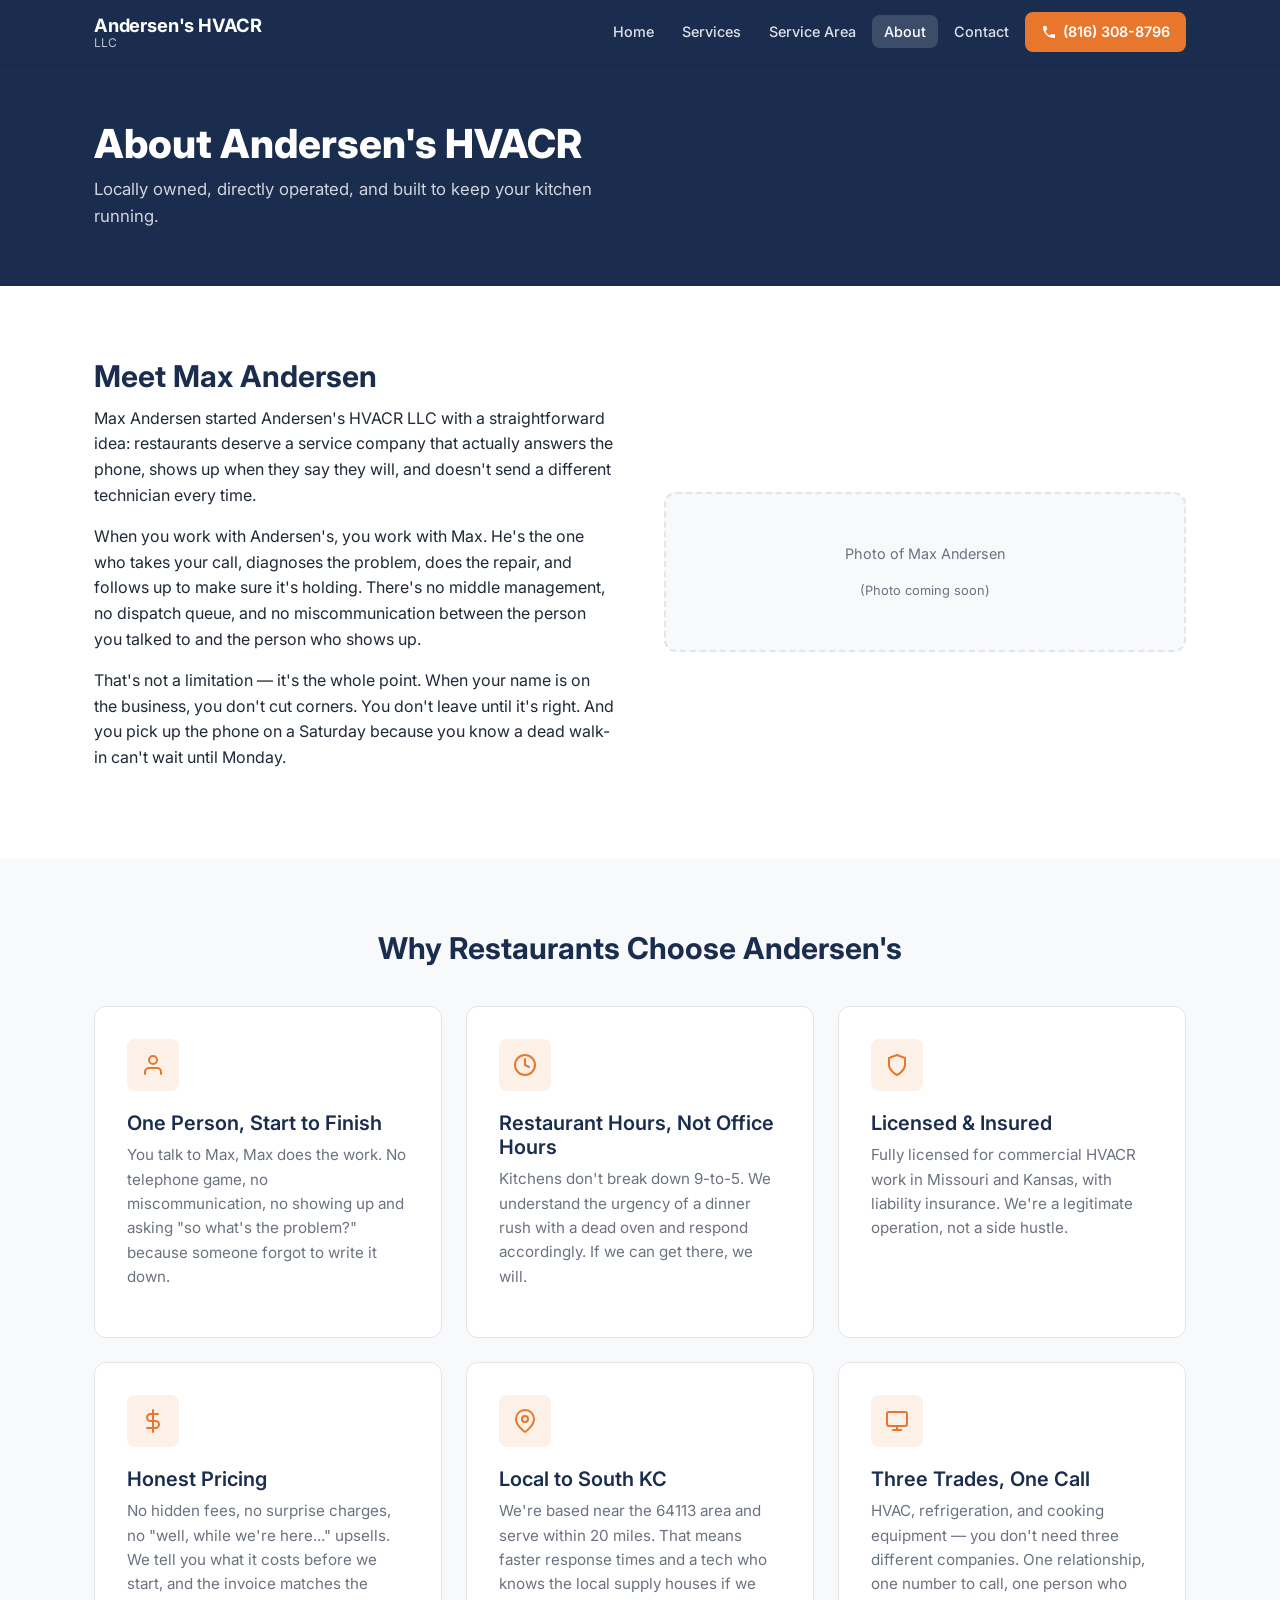
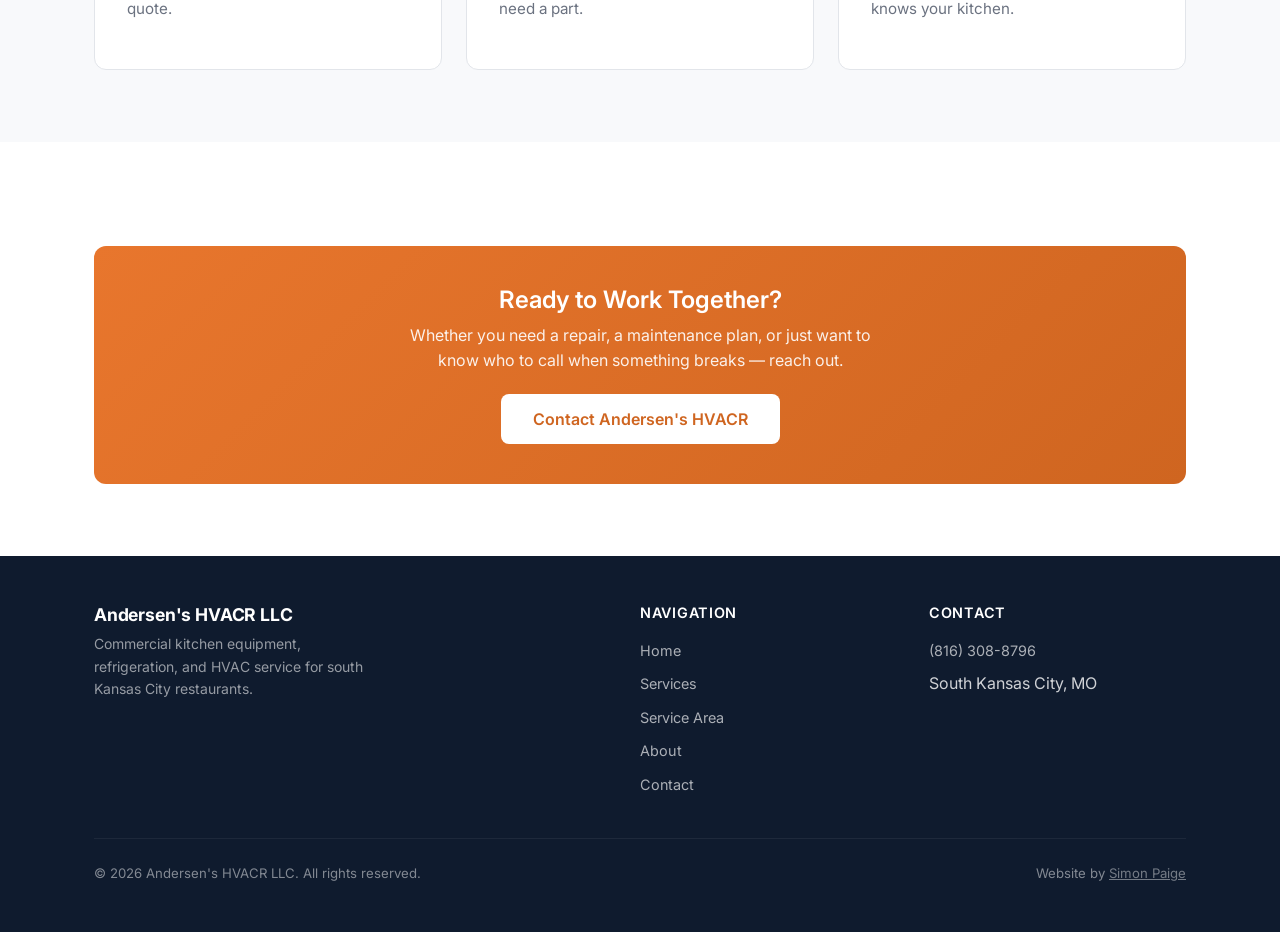
==== about.html @ a1b1b378 "Initial Andersen HVACR site" ====
<!DOCTYPE html>
<html lang="en">
<head>
    <meta charset="UTF-8">
    <meta name="viewport" content="width=device-width, initial-scale=1.0">
    <meta name="description" content="About Andersen's HVACR LLC — owned and operated by Max Andersen, serving south Kansas City restaurants with commercial HVAC, refrigeration, and cooking equipment service.">
    <meta name="theme-color" content="#1b2d4f">

    <meta property="og:title" content="About — Andersen's HVACR LLC">
    <meta property="og:description" content="Locally owned by Max Andersen. Licensed, insured, and built to serve KC restaurants.">
    <meta property="og:type" content="website">

    <title>About — Andersen's HVACR LLC</title>

    <link rel="preconnect" href="https://fonts.googleapis.com">
    <link rel="preconnect" href="https://fonts.gstatic.com" crossorigin>
    <link href="https://fonts.googleapis.com/css2?family=Inter:wght@400;500;600;700;800&display=swap" rel="stylesheet">
    <link rel="stylesheet" href="css/style.css">

    <script type="application/ld+json">
    {
        "@context": "https://schema.org",
        "@type": "LocalBusiness",
        "name": "Andersen's HVACR LLC",
        "description": "Commercial kitchen equipment, refrigeration, and HVAC service for restaurants in the Kansas City metro area.",
        "url": "https://simonlpaige.github.io/andersen-hvacr/",
        "telephone": "(816) 308-8796",
        "address": {
            "@type": "PostalAddress",
            "addressLocality": "Kansas City",
            "addressRegion": "MO",
            "postalCode": "64113"
        }
    }
    </script>
</head>
<body>

    <a href="#main" class="skip-link">Skip to main content</a>

    <!-- Header -->
    <header role="banner">
        <nav aria-label="Main navigation">
            <div class="container nav-inner">
                <a href="index.html" class="logo" aria-label="Andersen's HVACR LLC home">
                    <span class="logo-text">Andersen's HVACR<span class="logo-llc">LLC</span></span>
                </a>
                <button class="menu-toggle" aria-expanded="false" aria-controls="nav-menu" aria-label="Toggle menu">
                    <span class="hamburger"></span>
                </button>
                <ul id="nav-menu" class="nav-links" role="list">
                    <li><a href="index.html">Home</a></li>
                    <li><a href="services.html">Services</a></li>
                    <li><a href="area.html">Service Area</a></li>
                    <li><a href="about.html" class="active">About</a></li>
                    <li><a href="contact.html">Contact</a></li>
                    <li>
                        <a href="tel:8163088796" class="nav-cta" data-config="phone-link">
                            <svg xmlns="http://www.w3.org/2000/svg" viewBox="0 0 24 24" fill="currentColor" aria-hidden="true"><path d="M6.62 10.79a15.05 15.05 0 006.59 6.59l2.2-2.2a1 1 0 011.01-.24c1.12.37 2.33.57 3.58.57a1 1 0 011 1V20a1 1 0 01-1 1A17 17 0 013 4a1 1 0 011-1h3.5a1 1 0 011 1c0 1.25.2 2.46.57 3.58a1 1 0 01-.24 1.01l-2.2 2.2z"/></svg>
                            <span data-config="phone">(816) 308-8796</span>
                        </a>
                    </li>
                </ul>
            </div>
        </nav>
    </header>

    <!-- Page Header -->
    <section class="page-header" aria-labelledby="page-heading">
        <div class="container">
            <h1 id="page-heading">About Andersen's HVACR</h1>
            <p>Locally owned, directly operated, and built to keep your kitchen running.</p>
        </div>
    </section>

    <main id="main">

        <!-- Owner Story -->
        <section class="section" aria-labelledby="owner-heading">
            <div class="container">
                <div class="about-content">
                    <div class="about-text">
                        <h2 id="owner-heading">Meet Max Andersen</h2>
                        <p>Max Andersen started Andersen's HVACR LLC with a straightforward idea: restaurants deserve a service company that actually answers the phone, shows up when they say they will, and doesn't send a different technician every time.</p>
                        <p>When you work with Andersen's, you work with Max. He's the one who takes your call, diagnoses the problem, does the repair, and follows up to make sure it's holding. There's no middle management, no dispatch queue, and no miscommunication between the person you talked to and the person who shows up.</p>
                        <p>That's not a limitation — it's the whole point. When your name is on the business, you don't cut corners. You don't leave until it's right. And you pick up the phone on a Saturday because you know a dead walk-in can't wait until Monday.</p>
                    </div>
                    <div class="about-placeholder" aria-hidden="true">
                        <p>Photo of Max Andersen</p>
                        <p style="font-size:0.8rem; margin-top:0.5rem; margin-bottom:0;">(Photo coming soon)</p>
                    </div>
                </div>
            </div>
        </section>

        <!-- Why Choose Us -->
        <section class="section section-alt" aria-labelledby="why-heading">
            <div class="container">
                <div class="section-header">
                    <h2 id="why-heading">Why Restaurants Choose Andersen's</h2>
                </div>
                <div class="card-grid" role="list">
                    <div class="service-card" role="listitem">
                        <div class="service-card-icon" aria-hidden="true">
                            <svg xmlns="http://www.w3.org/2000/svg" width="24" height="24" viewBox="0 0 24 24" fill="none" stroke="#e8762d" stroke-width="2" stroke-linecap="round" stroke-linejoin="round"><path d="M20 21v-2a4 4 0 00-4-4H8a4 4 0 00-4 4v2"/><circle cx="12" cy="7" r="4"/></svg>
                        </div>
                        <h3>One Person, Start to Finish</h3>
                        <p>You talk to Max, Max does the work. No telephone game, no miscommunication, no showing up and asking "so what's the problem?" because someone forgot to write it down.</p>
                    </div>
                    <div class="service-card" role="listitem">
                        <div class="service-card-icon" aria-hidden="true">
                            <svg xmlns="http://www.w3.org/2000/svg" width="24" height="24" viewBox="0 0 24 24" fill="none" stroke="#e8762d" stroke-width="2" stroke-linecap="round" stroke-linejoin="round"><circle cx="12" cy="12" r="10"/><polyline points="12 6 12 12 16 14"/></svg>
                        </div>
                        <h3>Restaurant Hours, Not Office Hours</h3>
                        <p>Kitchens don't break down 9-to-5. We understand the urgency of a dinner rush with a dead oven and respond accordingly. If we can get there, we will.</p>
                    </div>
                    <div class="service-card" role="listitem">
                        <div class="service-card-icon" aria-hidden="true">
                            <svg xmlns="http://www.w3.org/2000/svg" width="24" height="24" viewBox="0 0 24 24" fill="none" stroke="#e8762d" stroke-width="2" stroke-linecap="round" stroke-linejoin="round"><path d="M12 22s8-4 8-10V5l-8-3-8 3v7c0 6 8 10 8 10z"/></svg>
                        </div>
                        <h3>Licensed &amp; Insured</h3>
                        <p>Fully licensed for commercial HVACR work in Missouri and Kansas, with liability insurance. We're a legitimate operation, not a side hustle.</p>
                    </div>
                    <div class="service-card" role="listitem">
                        <div class="service-card-icon" aria-hidden="true">
                            <svg xmlns="http://www.w3.org/2000/svg" width="24" height="24" viewBox="0 0 24 24" fill="none" stroke="#e8762d" stroke-width="2" stroke-linecap="round" stroke-linejoin="round"><line x1="12" y1="1" x2="12" y2="23"/><path d="M17 5H9.5a3.5 3.5 0 000 7h5a3.5 3.5 0 010 7H6"/></svg>
                        </div>
                        <h3>Honest Pricing</h3>
                        <p>No hidden fees, no surprise charges, no "well, while we're here..." upsells. We tell you what it costs before we start, and the invoice matches the quote.</p>
                    </div>
                    <div class="service-card" role="listitem">
                        <div class="service-card-icon" aria-hidden="true">
                            <svg xmlns="http://www.w3.org/2000/svg" width="24" height="24" viewBox="0 0 24 24" fill="none" stroke="#e8762d" stroke-width="2" stroke-linecap="round" stroke-linejoin="round"><path d="M21 10c0 7-9 13-9 13s-9-6-9-13a9 9 0 0118 0z"/><circle cx="12" cy="10" r="3"/></svg>
                        </div>
                        <h3>Local to South KC</h3>
                        <p>We're based near the 64113 area and serve within 20 miles. That means faster response times and a tech who knows the local supply houses if we need a part.</p>
                    </div>
                    <div class="service-card" role="listitem">
                        <div class="service-card-icon" aria-hidden="true">
                            <svg xmlns="http://www.w3.org/2000/svg" width="24" height="24" viewBox="0 0 24 24" fill="none" stroke="#e8762d" stroke-width="2" stroke-linecap="round" stroke-linejoin="round"><rect x="2" y="3" width="20" height="14" rx="2"/><line x1="8" y1="21" x2="16" y2="21"/><line x1="12" y1="17" x2="12" y2="21"/></svg>
                        </div>
                        <h3>Three Trades, One Call</h3>
                        <p>HVAC, refrigeration, and cooking equipment — you don't need three different companies. One relationship, one number to call, one person who knows your kitchen.</p>
                    </div>
                </div>
            </div>
        </section>

        <!-- CTA -->
        <section class="section" aria-labelledby="cta-heading">
            <div class="container">
                <div class="emergency-callout">
                    <h3 id="cta-heading">Ready to Work Together?</h3>
                    <p>Whether you need a repair, a maintenance plan, or just want to know who to call when something breaks — reach out.</p>
                    <a href="contact.html" class="btn">Contact Andersen's HVACR</a>
                </div>
            </div>
        </section>

    </main>

    <!-- Footer -->
    <footer role="contentinfo">
        <div class="container">
            <div class="footer-inner">
                <div class="footer-brand">
                    <span class="logo-text" data-config="name">Andersen's HVACR LLC</span>
                    <p>Commercial kitchen equipment, refrigeration, and HVAC service for south Kansas City restaurants.</p>
                </div>
                <div class="footer-col">
                    <h4>Navigation</h4>
                    <ul>
                        <li><a href="index.html">Home</a></li>
                        <li><a href="services.html">Services</a></li>
                        <li><a href="area.html">Service Area</a></li>
                        <li><a href="about.html">About</a></li>
                        <li><a href="contact.html">Contact</a></li>
                    </ul>
                </div>
                <div class="footer-col">
                    <h4>Contact</h4>
                    <ul>
                        <li><a href="tel:8163088796" data-config="phone-link"><span data-config="phone">(816) 308-8796</span></a></li>
                        <li>South Kansas City, MO</li>
                    </ul>
                </div>
            </div>
            <div class="footer-bottom">
                <p>&copy; <span data-config="year"></span> <span data-config="name">Andersen's HVACR LLC</span>. All rights reserved.</p>
                <p class="credit">Website by <a href="https://simonlpaige.com" target="_blank" rel="noopener">Simon Paige</a></p>
            </div>
        </div>
    </footer>

    <script src="js/main.js"></script>
</body>
</html>
---- css/style.css ----
/* ===========================
   Andersen's HVACR LLC
   ADA Compliant | WCAG 2.1 AA
   Mobile-First Responsive
   =========================== */

/* --- Reset & Base --- */
*, *::before, *::after { box-sizing: border-box; margin: 0; padding: 0; }

:root {
    --color-primary: #1b2d4f;
    --color-primary-light: #2a4270;
    --color-accent: #e8762d;
    --color-accent-dark: #cf6520;
    --color-accent-light: #fdf0e7;
    --color-text: #1f2937;
    --color-text-light: #6b7280;
    --color-bg: #ffffff;
    --color-bg-alt: #f8f9fb;
    --color-bg-dark: #0f1b2e;
    --color-border: #e2e5ea;
    --color-success: #16a34a;
    --color-danger: #dc2626;
    --font-body: 'Inter', system-ui, -apple-system, 'Segoe UI', Roboto, sans-serif;
    --font-heading: var(--font-body);
    --max-width: 1140px;
    --radius: 8px;
    --radius-lg: 12px;
    --shadow-sm: 0 1px 3px rgba(0,0,0,0.08);
    --shadow-md: 0 4px 16px rgba(0,0,0,0.1);
    --shadow-lg: 0 8px 30px rgba(0,0,0,0.12);
}

html { scroll-behavior: smooth; font-size: 100%; }

body {
    font-family: var(--font-body);
    color: var(--color-text);
    background: var(--color-bg);
    line-height: 1.6;
    -webkit-font-smoothing: antialiased;
    -moz-osx-font-smoothing: grayscale;
}

img { max-width: 100%; height: auto; display: block; }

/* --- Skip Link (ADA) --- */
.skip-link {
    position: absolute;
    top: -100%;
    left: 1rem;
    background: var(--color-accent);
    color: #fff;
    padding: 0.75rem 1.5rem;
    border-radius: var(--radius);
    z-index: 9999;
    font-weight: 600;
    text-decoration: none;
}
.skip-link:focus {
    top: 1rem;
    outline: 3px solid var(--color-primary);
    outline-offset: 2px;
}

/* --- Focus Styles (ADA) --- */
:focus-visible {
    outline: 3px solid var(--color-accent);
    outline-offset: 2px;
}

/* --- Screen Reader Only (ADA) --- */
.sr-only {
    position: absolute;
    width: 1px;
    height: 1px;
    padding: 0;
    margin: -1px;
    overflow: hidden;
    clip: rect(0, 0, 0, 0);
    white-space: nowrap;
    border: 0;
}

/* --- Container --- */
.container {
    max-width: var(--max-width);
    margin: 0 auto;
    padding: 0 1.5rem;
}

/* --- Typography --- */
h1, h2, h3, h4 {
    font-family: var(--font-heading);
    line-height: 1.2;
    margin-bottom: 0.75rem;
    color: var(--color-primary);
}
h1 { font-size: 2.5rem; font-weight: 800; }
h2 { font-size: 1.875rem; font-weight: 700; }
h3 { font-size: 1.25rem; font-weight: 600; }
h4 { font-size: 1.1rem; font-weight: 600; }
p { margin-bottom: 1rem; }
a { color: var(--color-accent); text-decoration: underline; }
a:hover { color: var(--color-accent-dark); }

/* --- Navigation --- */
header {
    position: sticky;
    top: 0;
    background: var(--color-primary);
    z-index: 100;
    box-shadow: var(--shadow-sm);
}
.nav-inner {
    display: flex;
    align-items: center;
    justify-content: space-between;
    padding-top: 0;
    padding-bottom: 0;
    min-height: 64px;
}
.logo {
    text-decoration: none;
    color: #fff;
    display: flex;
    align-items: center;
    gap: 0.5rem;
}
.logo-text {
    font-size: 1.15rem;
    font-weight: 700;
    letter-spacing: -0.01em;
    line-height: 1.2;
}
.logo-text .logo-llc {
    font-size: 0.75rem;
    font-weight: 400;
    opacity: 0.7;
    display: block;
}
.nav-links {
    display: flex;
    list-style: none;
    gap: 0.25rem;
    align-items: center;
}
.nav-links a {
    text-decoration: none;
    color: rgba(255,255,255,0.85);
    font-weight: 500;
    font-size: 0.9rem;
    padding: 0.5rem 0.75rem;
    border-radius: var(--radius);
    transition: background 0.2s, color 0.2s;
}
.nav-links a:hover,
.nav-links a:focus-visible {
    background: rgba(255,255,255,0.1);
    color: #fff;
}
.nav-links a.active {
    background: rgba(255,255,255,0.15);
    color: #fff;
}
.nav-cta {
    display: inline-flex;
    align-items: center;
    gap: 0.4rem;
    background: var(--color-accent) !important;
    color: #fff !important;
    font-weight: 600 !important;
    padding: 0.5rem 1rem !important;
    border-radius: var(--radius) !important;
    text-decoration: none !important;
    font-size: 0.9rem !important;
    white-space: nowrap;
    transition: background 0.2s !important;
}
.nav-cta:hover {
    background: var(--color-accent-dark) !important;
}
.nav-cta svg {
    width: 16px;
    height: 16px;
    flex-shrink: 0;
}

/* Mobile menu toggle */
.menu-toggle {
    display: none;
    background: none;
    border: none;
    cursor: pointer;
    padding: 0.5rem;
}
.hamburger,
.hamburger::before,
.hamburger::after {
    display: block;
    width: 24px;
    height: 2px;
    background: #fff;
    transition: transform 0.3s;
}
.hamburger { position: relative; }
.hamburger::before,
.hamburger::after {
    content: '';
    position: absolute;
    left: 0;
}
.hamburger::before { top: -7px; }
.hamburger::after { top: 7px; }
/* Hamburger open state */
.menu-toggle[aria-expanded="true"] .hamburger { background: transparent; }
.menu-toggle[aria-expanded="true"] .hamburger::before { top: 0; transform: rotate(45deg); }
.menu-toggle[aria-expanded="true"] .hamburger::after { top: 0; transform: rotate(-45deg); }

/* --- Hero --- */
.hero {
    background: linear-gradient(135deg, var(--color-primary) 0%, var(--color-bg-dark) 100%);
    color: #fff;
    padding: 5rem 0 4rem;
    position: relative;
    overflow: hidden;
}
.hero::before {
    content: '';
    position: absolute;
    top: -50%;
    right: -20%;
    width: 60%;
    height: 200%;
    background: radial-gradient(ellipse, rgba(232,118,45,0.12) 0%, transparent 70%);
    pointer-events: none;
}
.hero .container {
    position: relative;
    z-index: 1;
}
.hero h1 {
    color: #fff;
    font-size: 2.75rem;
    margin-bottom: 1rem;
    max-width: 700px;
}
.hero-sub {
    font-size: 1.2rem;
    opacity: 0.9;
    margin-bottom: 2rem;
    max-width: 560px;
    line-height: 1.6;
}
.hero-actions {
    display: flex;
    gap: 1rem;
    flex-wrap: wrap;
    align-items: center;
}

/* --- Buttons --- */
.btn {
    display: inline-flex;
    align-items: center;
    gap: 0.5rem;
    padding: 0.875rem 2rem;
    border-radius: var(--radius);
    font-weight: 600;
    font-size: 1rem;
    text-decoration: none;
    cursor: pointer;
    border: none;
    transition: background 0.2s, transform 0.1s, box-shadow 0.2s;
    line-height: 1.4;
}
.btn:hover { transform: translateY(-1px); }
.btn:active { transform: translateY(0); }
.btn-primary {
    background: var(--color-accent);
    color: #fff;
}
.btn-primary:hover {
    background: var(--color-accent-dark);
    color: #fff;
    box-shadow: var(--shadow-md);
}
.btn-outline {
    background: transparent;
    color: #fff;
    border: 2px solid rgba(255,255,255,0.4);
}
.btn-outline:hover {
    background: rgba(255,255,255,0.1);
    border-color: rgba(255,255,255,0.7);
    color: #fff;
}
.btn-dark {
    background: var(--color-primary);
    color: #fff;
}
.btn-dark:hover {
    background: var(--color-primary-light);
    color: #fff;
}

/* --- Sections --- */
.section { padding: 4.5rem 0; }
.section-alt { background: var(--color-bg-alt); }
.section-dark {
    background: var(--color-primary);
    color: #fff;
}
.section-dark h2,
.section-dark h3 { color: #fff; }
.section-header {
    text-align: center;
    margin-bottom: 2.5rem;
    max-width: 640px;
    margin-left: auto;
    margin-right: auto;
}
.section-header p {
    color: var(--color-text-light);
    font-size: 1.05rem;
}
.section-dark .section-header p {
    color: rgba(255,255,255,0.75);
}

/* --- Service Cards --- */
.card-grid {
    display: grid;
    grid-template-columns: repeat(auto-fit, minmax(300px, 1fr));
    gap: 1.5rem;
}
.service-card {
    background: var(--color-bg);
    border: 1px solid var(--color-border);
    border-radius: var(--radius-lg);
    padding: 2rem;
    transition: box-shadow 0.2s, transform 0.2s;
}
.service-card:hover {
    box-shadow: var(--shadow-md);
    transform: translateY(-2px);
}
.service-card-icon {
    width: 52px;
    height: 52px;
    background: var(--color-accent-light);
    border-radius: var(--radius);
    display: flex;
    align-items: center;
    justify-content: center;
    margin-bottom: 1.25rem;
    font-size: 1.5rem;
}
.service-card h3 {
    color: var(--color-primary);
    margin-bottom: 0.5rem;
}
.service-card p {
    color: var(--color-text-light);
    font-size: 0.95rem;
    margin-bottom: 1rem;
}
.service-card .card-link {
    font-weight: 600;
    font-size: 0.9rem;
    text-decoration: none;
    display: inline-flex;
    align-items: center;
    gap: 0.3rem;
}
.service-card .card-link:hover {
    text-decoration: underline;
}

/* --- Trust Bar --- */
.trust-bar {
    display: grid;
    grid-template-columns: repeat(auto-fit, minmax(200px, 1fr));
    gap: 1.5rem;
    text-align: center;
}
.trust-item {
    padding: 1.5rem 1rem;
}
.trust-icon {
    font-size: 2rem;
    margin-bottom: 0.5rem;
    display: block;
}
.trust-item h3 {
    font-size: 1rem;
    color: #fff;
    margin-bottom: 0.25rem;
}
.trust-item p {
    font-size: 0.875rem;
    opacity: 0.75;
    margin-bottom: 0;
}

/* --- Area Grid --- */
.area-grid {
    display: grid;
    grid-template-columns: repeat(auto-fit, minmax(180px, 1fr));
    gap: 0.75rem;
}
.area-tag {
    background: var(--color-bg);
    border: 1px solid var(--color-border);
    border-radius: var(--radius);
    padding: 0.75rem 1rem;
    text-align: center;
    font-weight: 500;
    font-size: 0.95rem;
    transition: border-color 0.2s, box-shadow 0.2s;
}
.area-tag:hover {
    border-color: var(--color-accent);
    box-shadow: var(--shadow-sm);
}

/* --- About --- */
.about-content {
    display: grid;
    grid-template-columns: 1fr 1fr;
    gap: 3rem;
    align-items: center;
}
.about-text h2 {
    text-align: left;
}
.about-placeholder {
    background: var(--color-bg-alt);
    border: 2px dashed var(--color-border);
    border-radius: var(--radius-lg);
    padding: 3rem;
    text-align: center;
    color: var(--color-text-light);
    font-size: 0.9rem;
}

/* --- Info Grid --- */
.info-grid {
    display: grid;
    grid-template-columns: repeat(auto-fit, minmax(240px, 1fr));
    gap: 2rem;
    text-align: center;
}
.info-item { padding: 1.5rem; }
.info-icon { font-size: 2rem; display: block; margin-bottom: 0.5rem; }
.info-item address { font-style: normal; }
.info-item a { color: var(--color-accent); }

/* --- Contact Form --- */
.contact-form {
    max-width: 620px;
    margin: 0 auto;
}
.contact-split {
    display: grid;
    grid-template-columns: 1fr 1fr;
    gap: 3rem;
    align-items: start;
}
.contact-info-block h3 {
    margin-bottom: 1.25rem;
}
.contact-detail {
    display: flex;
    gap: 0.75rem;
    margin-bottom: 1.25rem;
    align-items: flex-start;
}
.contact-detail-icon {
    width: 40px;
    height: 40px;
    background: var(--color-accent-light);
    border-radius: var(--radius);
    display: flex;
    align-items: center;
    justify-content: center;
    flex-shrink: 0;
    font-size: 1.1rem;
}
.contact-detail-text h4 {
    margin-bottom: 0.15rem;
    font-size: 0.95rem;
}
.contact-detail-text p {
    margin-bottom: 0;
    font-size: 0.9rem;
    color: var(--color-text-light);
}
.contact-detail-text a {
    color: var(--color-accent);
    text-decoration: none;
}
.contact-detail-text a:hover {
    text-decoration: underline;
}

.form-group { margin-bottom: 1.25rem; }
.form-row {
    display: grid;
    grid-template-columns: 1fr 1fr;
    gap: 1rem;
}
.form-group label {
    display: block;
    font-weight: 600;
    margin-bottom: 0.375rem;
    font-size: 0.9rem;
}
.required { color: var(--color-danger); }
.form-group input,
.form-group textarea,
.form-group select {
    width: 100%;
    padding: 0.75rem;
    border: 1px solid var(--color-border);
    border-radius: var(--radius);
    font-size: 1rem;
    font-family: var(--font-body);
    color: var(--color-text);
    background: var(--color-bg);
    transition: border-color 0.2s, box-shadow 0.2s;
    appearance: none;
    -webkit-appearance: none;
}
.form-group select {
    background-image: url("data:image/svg+xml,%3Csvg xmlns='http://www.w3.org/2000/svg' width='12' height='8'%3E%3Cpath d='M1 1l5 5 5-5' stroke='%236b7280' fill='none' stroke-width='1.5'/%3E%3C/svg%3E");
    background-repeat: no-repeat;
    background-position: right 0.75rem center;
    padding-right: 2.5rem;
}
.form-group input:focus,
.form-group textarea:focus,
.form-group select:focus {
    border-color: var(--color-accent);
    outline: none;
    box-shadow: 0 0 0 3px rgba(232,118,45,0.15);
}
.form-group input[aria-invalid="true"],
.form-group textarea[aria-invalid="true"],
.form-group select[aria-invalid="true"] {
    border-color: var(--color-danger);
    box-shadow: 0 0 0 3px rgba(220,38,38,0.1);
}
.error-msg {
    color: var(--color-danger);
    font-size: 0.825rem;
    display: block;
    margin-top: 0.25rem;
}

/* --- Emergency Callout --- */
.emergency-callout {
    background: linear-gradient(135deg, var(--color-accent), var(--color-accent-dark));
    color: #fff;
    border-radius: var(--radius-lg);
    padding: 2.5rem;
    text-align: center;
    margin-top: 2rem;
}
.emergency-callout h3 {
    color: #fff;
    font-size: 1.5rem;
    margin-bottom: 0.5rem;
}
.emergency-callout p {
    opacity: 0.9;
    margin-bottom: 1.25rem;
    max-width: 500px;
    margin-left: auto;
    margin-right: auto;
}
.emergency-callout .btn {
    background: #fff;
    color: var(--color-accent-dark);
}
.emergency-callout .btn:hover {
    background: #f0f0f0;
}

/* --- Services Detail (services.html) --- */
.service-detail {
    display: grid;
    grid-template-columns: 1fr 1fr;
    gap: 3rem;
    align-items: start;
    margin-bottom: 3rem;
    padding-bottom: 3rem;
    border-bottom: 1px solid var(--color-border);
}
.service-detail:last-child {
    border-bottom: none;
    margin-bottom: 0;
    padding-bottom: 0;
}
.service-detail:nth-child(even) {
    direction: rtl;
}
.service-detail:nth-child(even) > * {
    direction: ltr;
}
.service-detail-content h3 {
    font-size: 1.5rem;
    margin-bottom: 1rem;
}
.service-list {
    list-style: none;
    margin: 1rem 0;
}
.service-list li {
    padding: 0.5rem 0;
    padding-left: 1.5rem;
    position: relative;
    font-size: 0.95rem;
    color: var(--color-text-light);
}
.service-list li::before {
    content: '';
    position: absolute;
    left: 0;
    top: 0.85rem;
    width: 8px;
    height: 8px;
    background: var(--color-accent);
    border-radius: 50%;
}
.service-detail-visual {
    background: var(--color-bg-alt);
    border: 2px dashed var(--color-border);
    border-radius: var(--radius-lg);
    padding: 4rem 2rem;
    text-align: center;
    display: flex;
    flex-direction: column;
    align-items: center;
    justify-content: center;
    gap: 0.75rem;
}
.service-detail-visual .detail-icon {
    font-size: 3rem;
}
.service-detail-visual p {
    color: var(--color-text-light);
    font-size: 0.875rem;
    margin-bottom: 0;
}

/* --- Page Header --- */
.page-header {
    background: var(--color-primary);
    color: #fff;
    padding: 3.5rem 0 2.5rem;
}
.page-header h1 {
    color: #fff;
    margin-bottom: 0.5rem;
}
.page-header p {
    opacity: 0.8;
    max-width: 560px;
    font-size: 1.05rem;
}

/* --- Map Placeholder --- */
.map-placeholder {
    background: var(--color-bg-alt);
    border: 2px dashed var(--color-border);
    border-radius: var(--radius-lg);
    padding: 4rem 2rem;
    text-align: center;
    color: var(--color-text-light);
}

/* --- Footer --- */
footer {
    background: var(--color-bg-dark);
    color: rgba(255,255,255,0.8);
    padding: 3rem 0 2rem;
}
.footer-inner {
    display: grid;
    grid-template-columns: 2fr 1fr 1fr;
    gap: 2rem;
    margin-bottom: 2rem;
}
.footer-brand .logo-text {
    color: #fff;
    font-size: 1.1rem;
    display: block;
    margin-bottom: 0.5rem;
}
.footer-brand p {
    font-size: 0.875rem;
    opacity: 0.7;
    max-width: 280px;
}
.footer-col h4 {
    color: #fff;
    font-size: 0.9rem;
    text-transform: uppercase;
    letter-spacing: 0.05em;
    margin-bottom: 1rem;
}
.footer-col ul {
    list-style: none;
}
.footer-col li {
    margin-bottom: 0.5rem;
}
.footer-col a {
    color: rgba(255,255,255,0.65);
    text-decoration: none;
    font-size: 0.9rem;
    transition: color 0.2s;
}
.footer-col a:hover {
    color: var(--color-accent);
}
.footer-bottom {
    border-top: 1px solid rgba(255,255,255,0.1);
    padding-top: 1.5rem;
    display: flex;
    justify-content: space-between;
    align-items: center;
    font-size: 0.825rem;
    opacity: 0.6;
}
.footer-bottom a {
    color: rgba(255,255,255,0.7);
}
.credit a:hover {
    color: var(--color-accent);
}

/* --- Responsive --- */
@media (max-width: 900px) {
    .about-content,
    .service-detail,
    .contact-split {
        grid-template-columns: 1fr;
        gap: 2rem;
    }
    .service-detail:nth-child(even) {
        direction: ltr;
    }
    .footer-inner {
        grid-template-columns: 1fr;
        gap: 1.5rem;
    }
}

@media (max-width: 768px) {
    h1 { font-size: 2rem; }
    h2 { font-size: 1.5rem; }
    .hero { padding: 3.5rem 0 3rem; }
    .hero h1 { font-size: 2rem; }

    .menu-toggle { display: block; }
    .nav-links {
        display: none;
        position: absolute;
        top: 100%;
        left: 0;
        right: 0;
        background: var(--color-primary);
        flex-direction: column;
        padding: 0.5rem 1.5rem 1rem;
        gap: 0;
        border-top: 1px solid rgba(255,255,255,0.1);
        box-shadow: 0 4px 12px rgba(0,0,0,0.2);
    }
    .nav-links.open { display: flex; }
    .nav-links li {
        padding: 0;
        border-bottom: 1px solid rgba(255,255,255,0.08);
    }
    .nav-links li:last-child { border-bottom: none; }
    .nav-links a {
        display: block;
        padding: 0.75rem 0;
        border-radius: 0;
    }
    .nav-cta {
        margin-top: 0.5rem;
        text-align: center;
        justify-content: center;
    }

    .section { padding: 2.5rem 0; }
    .form-row { grid-template-columns: 1fr; }
    .card-grid { grid-template-columns: 1fr; }

    .hero-actions {
        flex-direction: column;
        align-items: flex-start;
    }

    .footer-bottom {
        flex-direction: column;
        gap: 0.5rem;
        text-align: center;
    }
}

/* --- Reduced Motion (ADA) --- */
@media (prefers-reduced-motion: reduce) {
    html { scroll-behavior: auto; }
    .btn,
    .service-card,
    .nav-links a,
    .footer-col a { transition: none; }
}

/* --- High Contrast Mode (ADA) --- */
@media (forced-colors: active) {
    .btn { border: 2px solid currentColor; }
    .service-card { border: 2px solid currentColor; }
    .area-tag { border: 2px solid currentColor; }
    .nav-cta { border: 2px solid currentColor; }
}

/* --- Print --- */
@media print {
    header, .hero .btn, .contact-form, .map-placeholder, .emergency-callout { display: none; }
    .hero { background: none; color: #000; padding: 1rem 0; }
    .hero h1 { color: #000; }
    .section { padding: 1rem 0; }
    .section-dark { background: none; color: #000; }
    .section-dark h2, .section-dark h3 { color: #000; }
    footer { background: none; color: #000; border-top: 1px solid #000; }
}
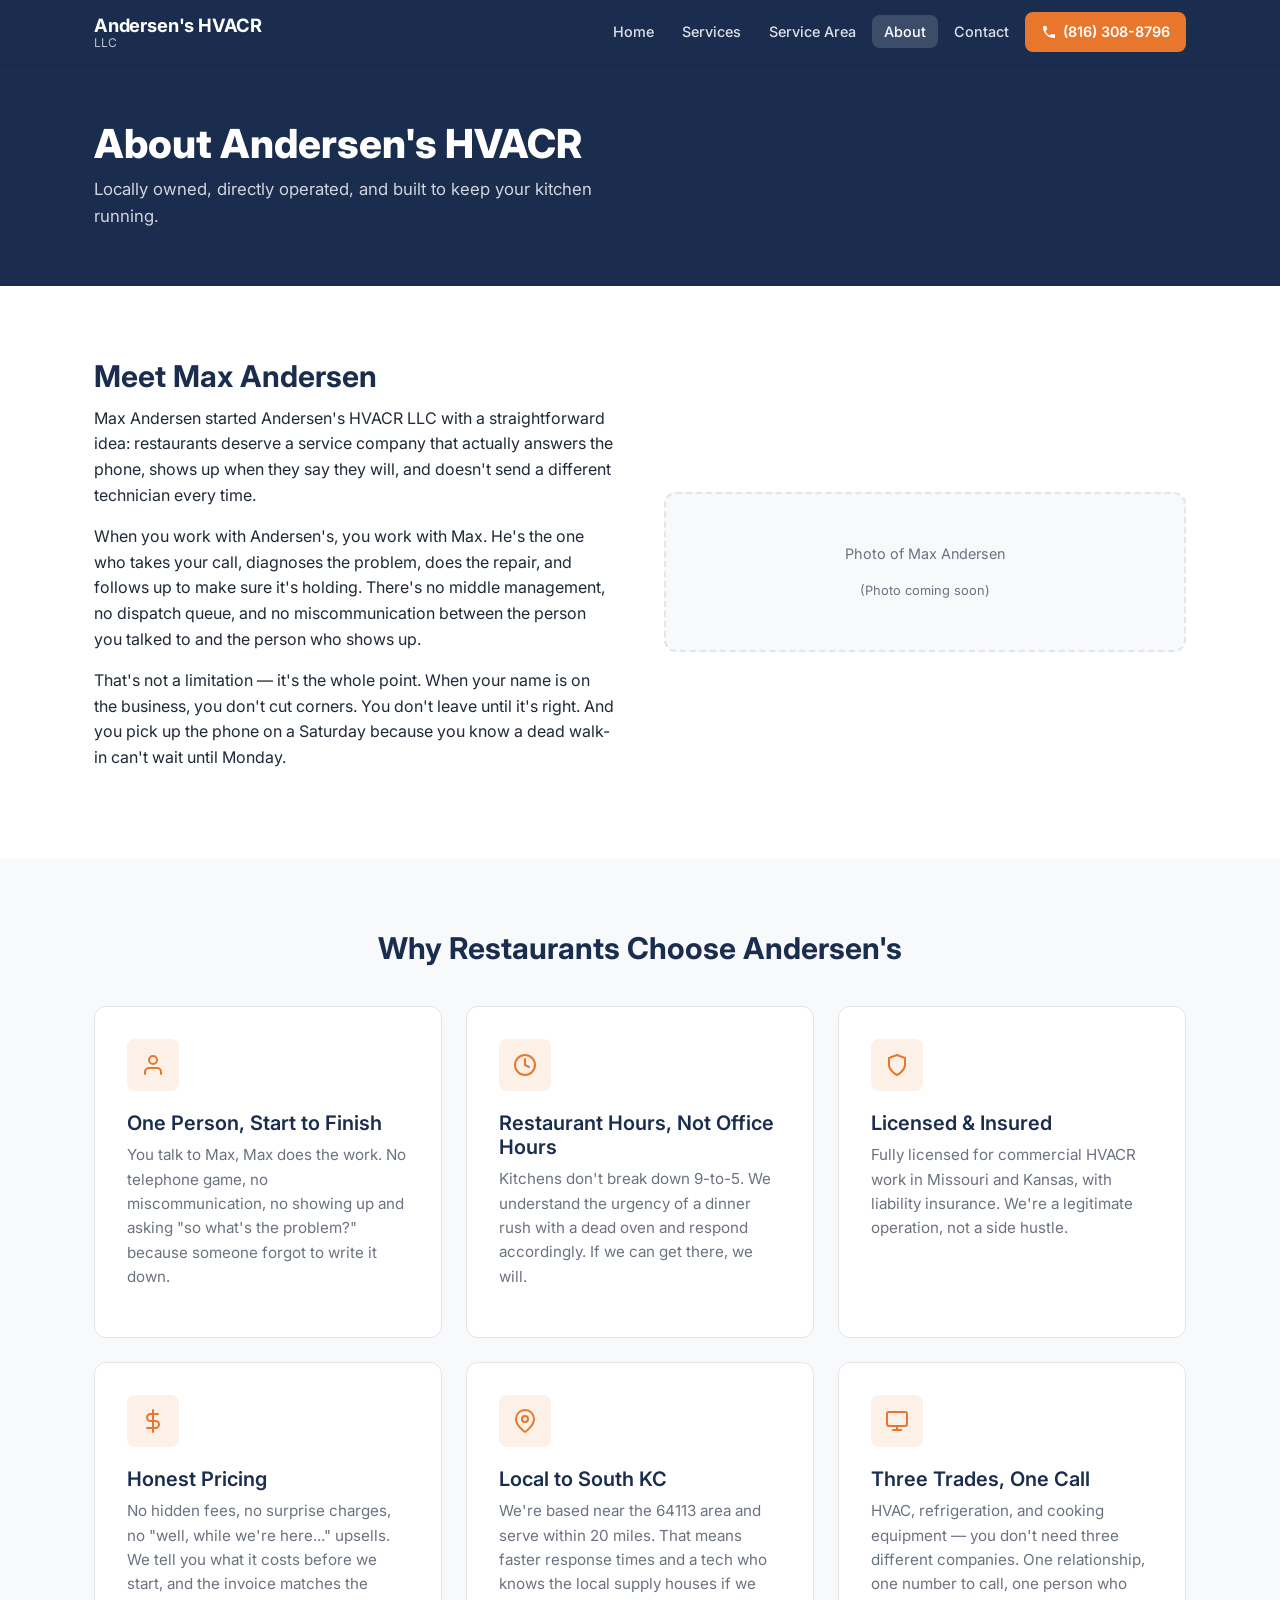
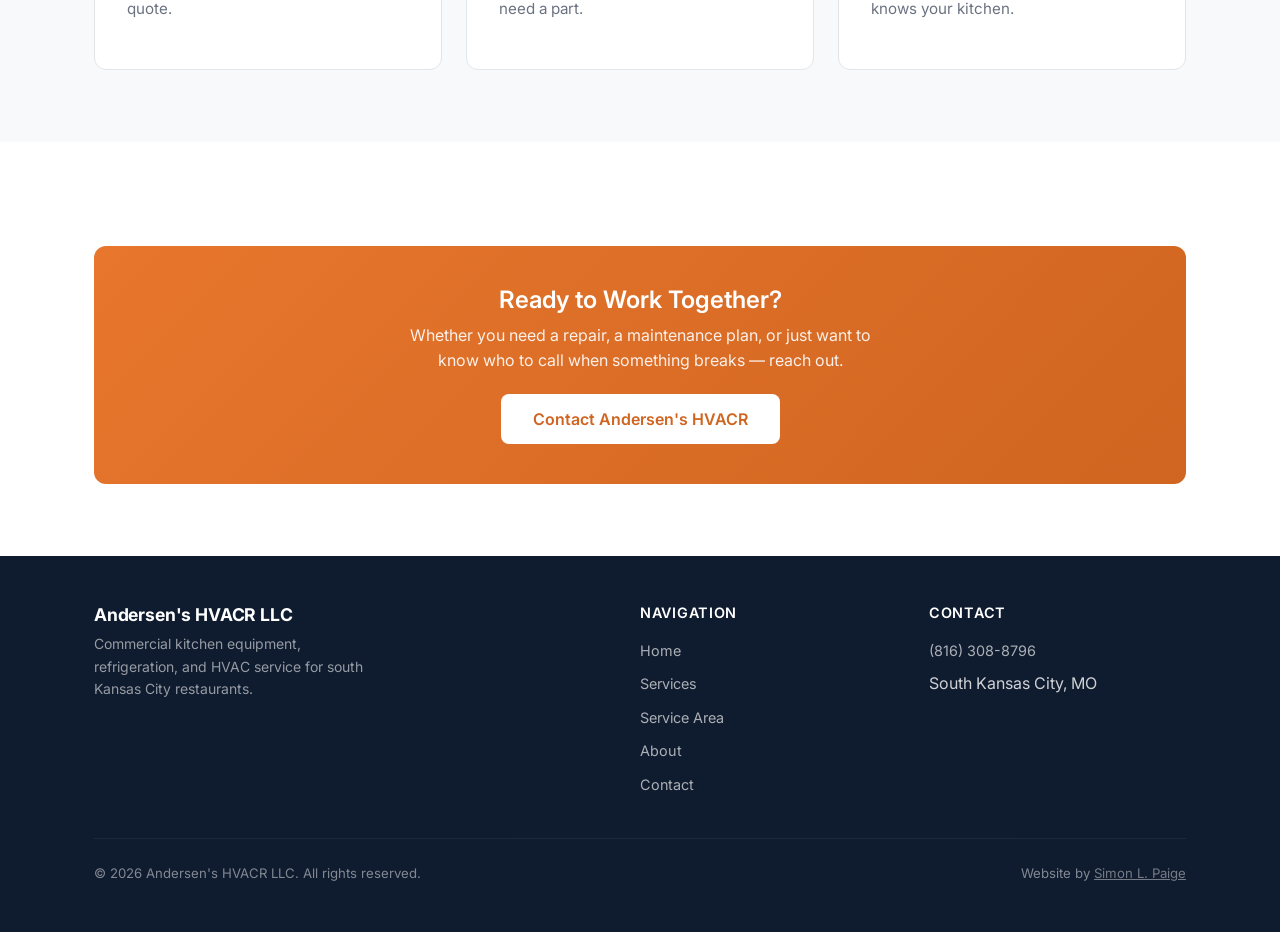
==== commit 7727d24b: "Rebrand footer credit: Simon L. Paige Web Design" ====
--- a/about.html
+++ b/about.html
@@ -187,7 +187,7 @@
             </div>
             <div class="footer-bottom">
                 <p>&copy; <span data-config="year"></span> <span data-config="name">Andersen's HVACR LLC</span>. All rights reserved.</p>
-                <p class="credit">Website by <a href="https://simonlpaige.com" target="_blank" rel="noopener">Simon Paige</a></p>
+                <p class="credit">Website by <a href="https://simonlpaige.com" target="_blank" rel="noopener">Simon L. Paige</a></p>
             </div>
         </div>
     </footer>
